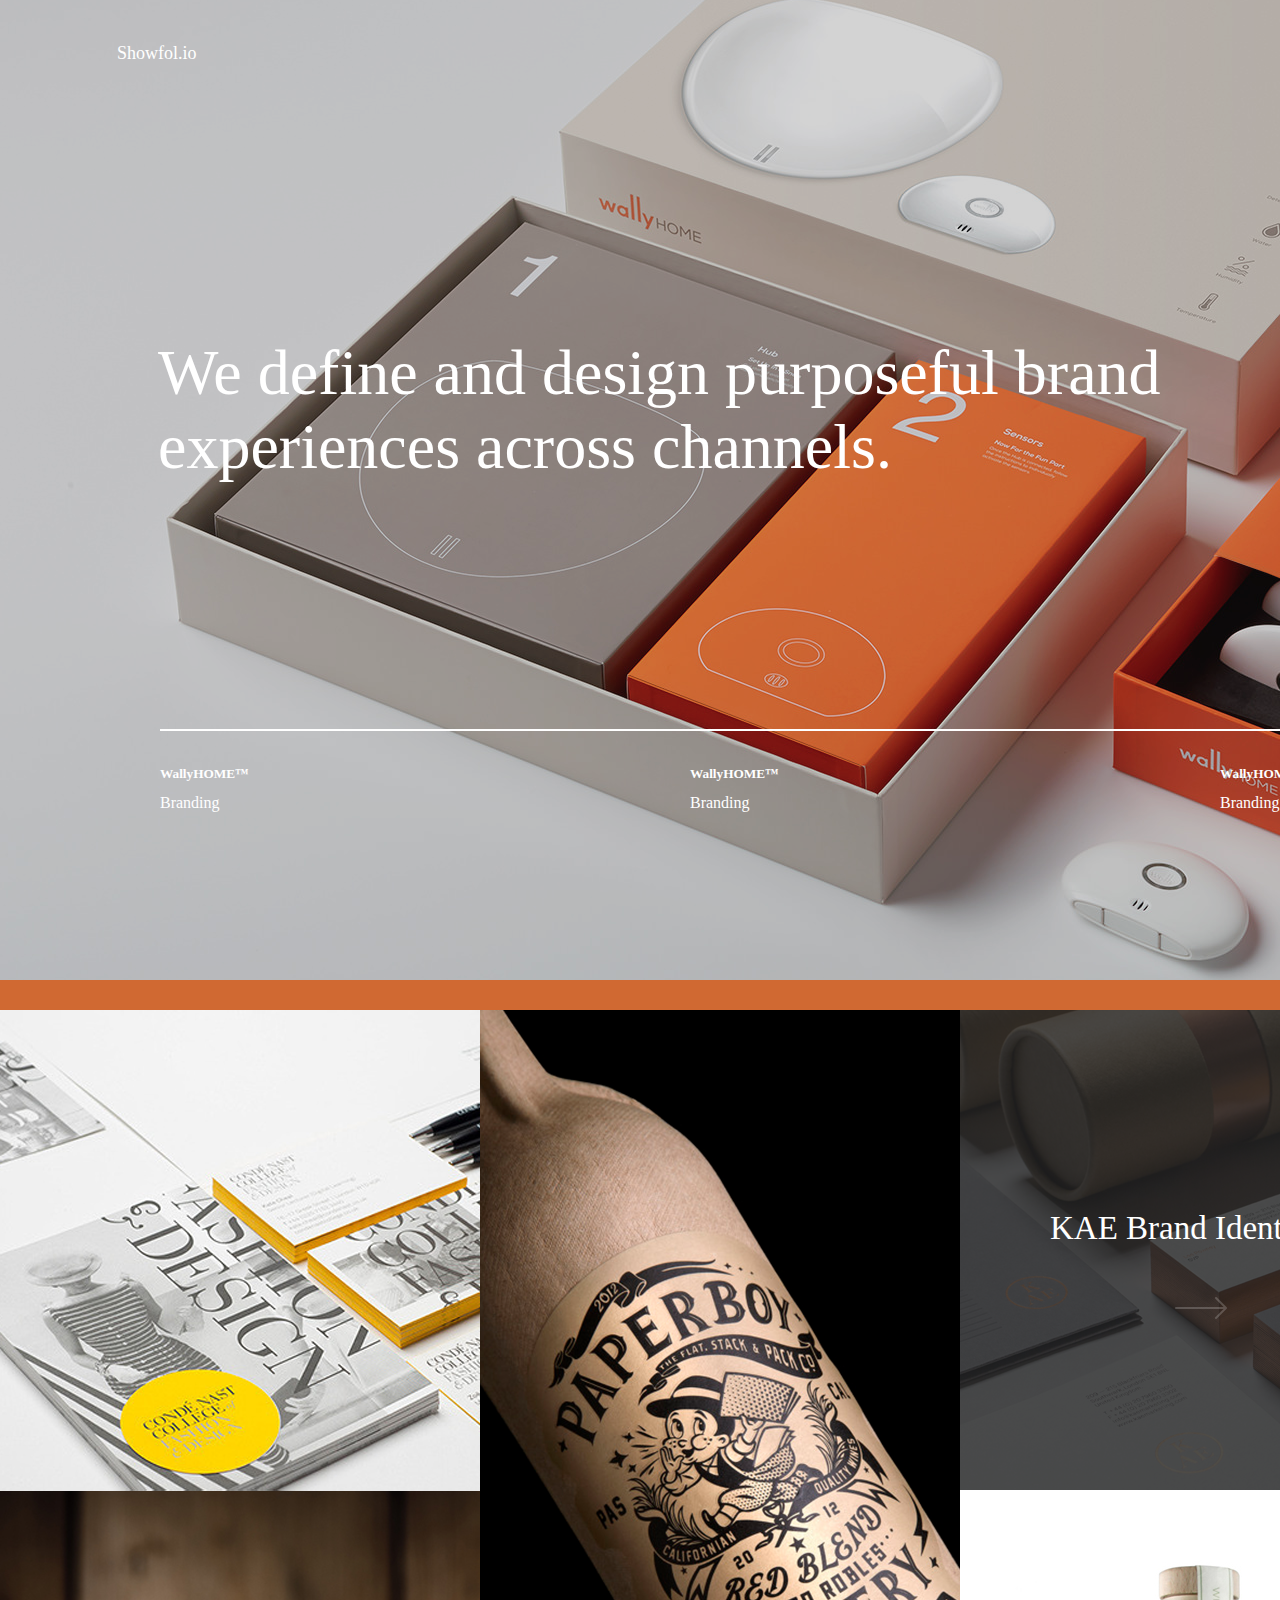
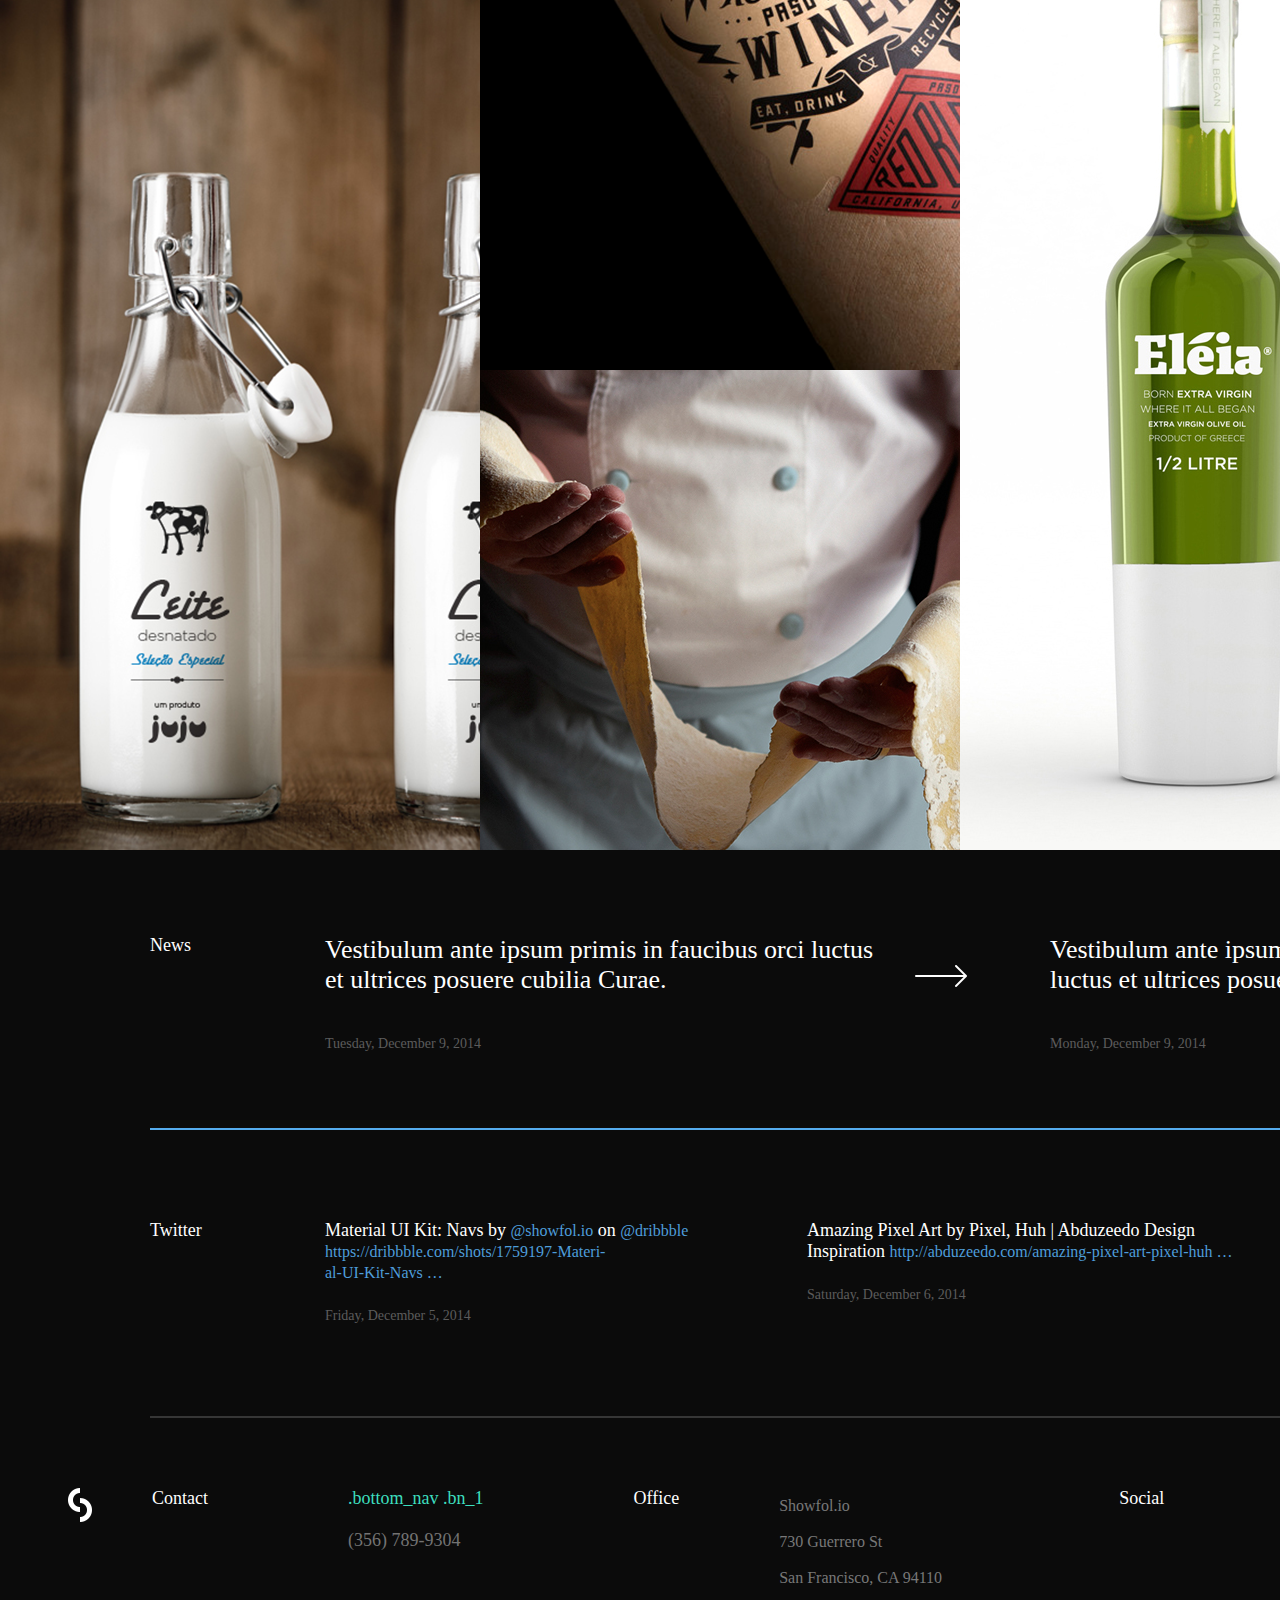
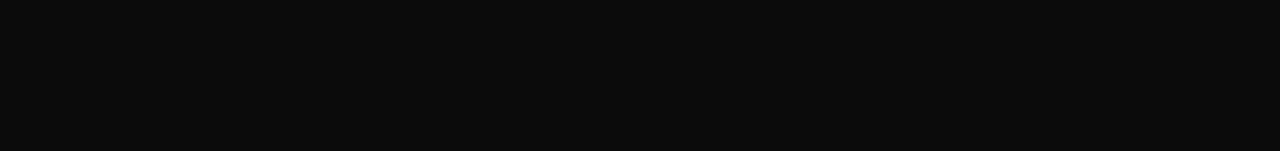
==== Folio/index.html @ ec88b63e "项目1" ====
<!DOCTYPE html>
<html lang="en">
<head>
	<meta charset="UTF-8">
	<title>Folio</title>
	<link rel="stylesheet" href="css/Folio.css">
</head>
<body>
	<div class="folio">
		<div class="top_box">
			<div class="top_nav"> <!-- 导航 -->
				<div class="logo"><a href="Folio.html"><img src="images/folio/Folio_logo.png" alt=""></a></div>
				<a href="#"><div class="logo_bt">Showfol.io</div></a>
				<div class="dhl">
					<ul>
						<a href="index.html"><li>Projects</li></a>
						<a href="html/about.html"><li>About</li></a>
						<a href="html/blog.html"><li>Blog</li></a>
						<a href="html/contact.html"><li>Contact</li></a>
					</ul>

				</div>
			</div>
			<div class="top_n">
				<span>We define and design purposeful brand <br>
					experiences across channels.</span>
			</div>
			<div class="top_box3">
				<a href="#"><div class="top_box3_1">
					<h5>WallyHOME™</h5>
					<span>Branding</span>
				</div></a>
				<a href="#"><div class="top_box3_2">
					<h5>WallyHOME™</h5>
					<span>Branding</span>
				</div></a>
				<a href="#"><div class="top_box3_3">
					<h5>WallyHOME™</h5>
					<span>Branding</span>
				</div></a>
				
			</div>
		</div>
		<div class="center_box">
			<div class="center_box_1">
				<a href=""><div class="img1"></div></a>
				<a href=""><div class="img2"></div></a>
			</div>
			<div class="center_box_2">
				<a href=""><div class="img1"></div></a>	
				<a href=""><div class="img2"></div></a>
			</div>
			<div class="center_box_3">
				<div class="img1">
					<div class="img1_1">
						<span>KAE Brand Identity</span><br>
						<a href=""><img src="images/Folio/Folio_jt2.png" alt=""></a>
					</div>
				</div>
				<a href=""><div class="img2"></div></a>
			</div>
			<div class="center_box_4">
				<a href=""><div class="img1"></div></a>
				<a href=""><div class="img2"></div></a>
			</div>
			
			
		</div>
		<div class="bottom_box">
			<div class="bottom_top">
				<div class="bottom_top1">
					<div class="bottom_top1_box1">News</div>
					<div class="bottom_top1_box2">Vestibulum ante ipsum primis in faucibus orci luctus et ultrices posuere cubilia Curae. <br><br><span>Tuesday, December 9, 2014</span></div>
					<a href=""><div class="bottom_top1_box3"><img src="images/Folio/Folio_jt.png" alt=""></div></a>
					<div class="bottom_top1_box4">Vestibulum ante ipsum primis in faucibus orci luctus et ultrices posuere cubilia Curae. <br><br><span>Monday, December 9, 2014</span></div>
					<a href=""><div class="bottom_top1_box5"><img src="images/Folio/Folio_jt2.png" alt=""></div></a>
				</div>
				<div class="bottom_top2">
					<div class="bottom_top2_box1">Twitter</div>
					<div class="bottom_top2_box2">Material UI Kit: Navs by <a href="">@showfol.io</a> on <a href="">@dribbble https://dribbble.com/shots/1759197-Materi-<br>al-UI-Kit-Navs …</a><br><br><span>Friday, December 5, 2014</span></div>
					<div class="bottom_top2_box3">Amazing Pixel Art by Pixel, Huh | Abduzeedo Design Inspiration <a href="">http://abduzeedo.com/amazing-pixel-art-pixel-huh …</a><br><br><span>Saturday, December 6, 2014</span></div>
					<div class="bottom_top2_box4">We've been nominated for UI8 at Awwwards - please vote for us! <br><a href="">http://www.awwwards.com/best-websites/ui8-1 …<br><br><span>Sunday, December 7, 2014</span></a></div>

				</div>
				
			</div>
			<!-- 底部 -->
				<div class="bottom_nav">
					<div class="bn_1"><img src="images/Folio/Folio_logo.png" alt=""></div>
					<div class="bn_2">Contact</div>
					<div class="bn_3"><a href="">.bottom_nav .bn_1 </a><br><br><a href=""><span>(356) 789-9304</span></a></div>
					<div class="bn_4">Office</div>
					<div class="bn_5"><a href="">Showfol.io</a> <br>
							<a href="">730 Guerrero St</a> <br>
							<a href="">San Francisco, CA 94110</a></div>
					<div class="bn_6">Social</div>
					<div class="bn_7"><a href="">Behance</a> <br><a href="">Behance</a></div>
					<div class="bn_8"><a href="">Dribbble</a><br><a href="">Instagram</a></div>
					
				</div>
		</div>
		
	</div>
</body>
</html>
---- Folio/css/Folio.css ----
*{margin: 0;padding: 0;}
li{list-style:none;}
a{text-decoration: none;}
body{font-family: "微软雅黑";}
.top_box{width: 1920px;height: 980px;background: url(../images/Folio/Foliotu1.png);border-bottom: 30px solid #d06932;}
/*导航*/
.top_nav{height: 106px;}
.top_nav div{float: left;}
.top_nav .logo{margin-top: 36px;margin-left: 69px;}
.top_nav .logo_bt{color: #fff;font-size: 18px; margin-top: 43px;margin-left: 48px;} 
.top_nav .dhl{ float: right;margin-right: 123px;width: 443px;height: 90px;}
.top_nav .dhl li{color: #fff;display: inline-block;padding: 40px 24px 30px;}
.top_nav .dhl li:hover{border-bottom:6px solid #2afcf0;color:#2afcf0;transition: all 0.3s linear}


.top_n{margin-top: 230px;margin-left: 158px;margin-bottom: 245px;}
.top_n span{color:#fff;font-size: 64px;}


.top_box3{width: 1600px;height: 100px;margin: 0 auto;}
.top_box3_1{width: 530px;float: left;color: #fff;border-top: 2px solid #fff;}
.top_box3_1 h5{margin:35px 0px 12px;}
.top_box3_2{width: 530px;float: left;color: #fff;border-top: 2px solid #fff;}
.top_box3_2 h5{margin:35px 0px 12px;}
.top_box3_3{width: 530px;float: left;color: #fff;border-top: 2px solid #fff;}
.top_box3_3 h5{margin:35px 0px 12px;}

.top_box3 div:hover{transition: all 0.5s; color: #43f3d0;border-top: 5px solid #43f3d0;}

/*zhong */
.center_box{width: 1920px;height: 1440px;}

.center_box div{float: left;width: 480px;height: 1440px;}
.center_box_1 .img1{width: 480px;height: 480px;background: url(../images/Folio/Folio_02.png) no-repeat center center;background-size:100%;}
.center_box_1 .img2{width: 480px;height: 960px;background: url(../images/Folio/Folio_3.png) no-repeat center center;background-size:100%;}

.center_box_2 .img1{width: 480px;height: 960px;background: url(../images/Folio/Folio_4.png) no-repeat center center;background-size:100%;}
.center_box_2 .img2{width: 480px;height: 480px;background: url(../images/Folio/Folio_5.png) no-repeat center center;background-size:100%;}


.center_box_3 .img1{width: 480px;height: 480px;background: url(../images/Folio/Folio_08.png) no-repeat center center;background-size:100%;}
.center_box_3 .img2{width: 480px;height: 960px;background: url(../images/Folio/Folio_6.png) no-repeat center center;background-size:100%;}

.center_box_4 .img1{width: 480px;height: 960px;background: url(../images/Folio/Folio_7.png) no-repeat center center;background-size:100%;;}
.center_box_4 .img2{width: 480px;height: 480px;background: url(../images/Folio/Folio_09.png) no-repeat center center;background-size:100%;}

.center_box_1 .img1:hover{background-size:150%;transition: all 1s;}
.center_box_1 .img2:hover{background-size:150%;transition: all 1s;}


.center_box_2 .img1:hover{background-size:150%;transition: all 1s;}
.center_box_2 .img2:hover{background-size:150%;transition: all 1s;}

.center_box_3 .img1:hover{background-size:150%;transition: all 1s;}
.center_box_3 .img2:hover{background-size:150%;transition: all 1s;}

.center_box_4 .img1:hover{background-size:150%;transition: all 1s;}
.center_box_4 .img2:hover{background-size:150%;transition: all 1s;}


.center_box_3 .img1 .img1_1{width: 300px;height: 200px; float: left; font-size: 33px;color:#fff;margin-top: 200px;margin-left: 90px;}
.center_box_3 .img1 .img1_1 img{float: left;margin-left: 125px;margin-top: 50px;}
.center_box_3 .img1 .img1_1 span{float: left;}

.bottom_box{width: 1920px; height: 816px;background-color: #0b0b0b;padding-top: 85px;}
.bottom_top{width: 1600px;height: 475px;margin-left: 150px;}

.bottom_top1{border-bottom: 2px solid #55acee; color: #fff; height: 193px;margin-bottom: 90px;}
.bottom_top2{border-bottom: 2px solid #363636; height: 196px;color: #fff;}

.bottom_top1_box1{float: left; width: 175px;font-size: 18px;}
.bottom_top1_box2{float: left; width: 570px;font-size: 26px;}
.bottom_top1_box2 span{font-size: 14px;color: #5c5c5c;}
.bottom_top1_box3 img{margin-top: 30px;margin-left: 20px;}
.bottom_top1_box3{ float: left; width: 155px;}

.bottom_top1_box4{float: left; width: 541px; font-size: 26px;}
.bottom_top1_box4 span{font-size: 14px;color: #5c5c5c;}

.bottom_top1_box5{float: left; width: 110px;margin-top: 30px;margin-left: 49px;}
.bottom_top1_box5 img{float: right;}


.bottom_top2_box1{float: left;font-size: 18px; width: 175px;}
.bottom_top2_box2{float: left;font-size: 18px; width: 438px;}
.bottom_top2_box2 span{font-size: 14px;color: #5c5c5c;}
.bottom_top2 a{color: #4e9dda;font-size: 16px;}

.bottom_top2_box3{margin-left: 44px; font-size: 18px; width: 450px;float: left;}
.bottom_top2_box3 span{font-size: 14px;color: #5c5c5c;}

.bottom_top2_box4{margin-left: 67px; float: left; width: 426px; font-size: 18px;}
.bottom_top2_box4 span{font-size: 14px;color: #5c5c5c;}


.bottom_nav{float: left; width: 1920px;height: 182px;margin-top: 78px;}

.bottom_nav .bn_1{float: left; margin-left: 68px;}
.bottom_nav .bn_2{float: left; font-size: 18px;color: #fff;margin-left: 60px;}
.bottom_nav .bn_3{float: left;margin-left: 140px; font-size: 18px;color: #3ddebe;}
.bottom_nav .bn_3 span{color: #737373;}
.bottom_nav .bn_3 a{color: #3ddebe;}
.bottom_nav .bn_3 span:hover{color: #3ddebe;}

.bottom_nav .bn_4{float: left; font-size: 18px;color: #fff;margin-left: 150px;}
.bottom_nav .bn_5{ color: #737373; width: 190px;float: left;margin-left: 100px;line-height: 36px;}
.bottom_nav .bn_5 a:hover{color: orange;}
.bottom_nav .bn_5 a{color: #787878;}
.bottom_nav .bn_6{float: left; font-size: 18px;color: #fff;margin-left: 150px;}
.bottom_nav .bn_7{margin-left: 300px; color: #787878; float: left; line-height: 36px;}
.bottom_nav .bn_7 a{color: #787878;}
.bottom_nav .bn_7 a:hover{color: #e35087;}
.bottom_nav .bn_8{margin-left: 30px; color: #787878; float: left; line-height: 36px;}
.bottom_nav .bn_8 a{color: #787878;}
.bottom_nav .bn_8 a:hover{color: #e35087;}
.bottom_nav .bn_8 a:nth-child(1){color: #e35087;}
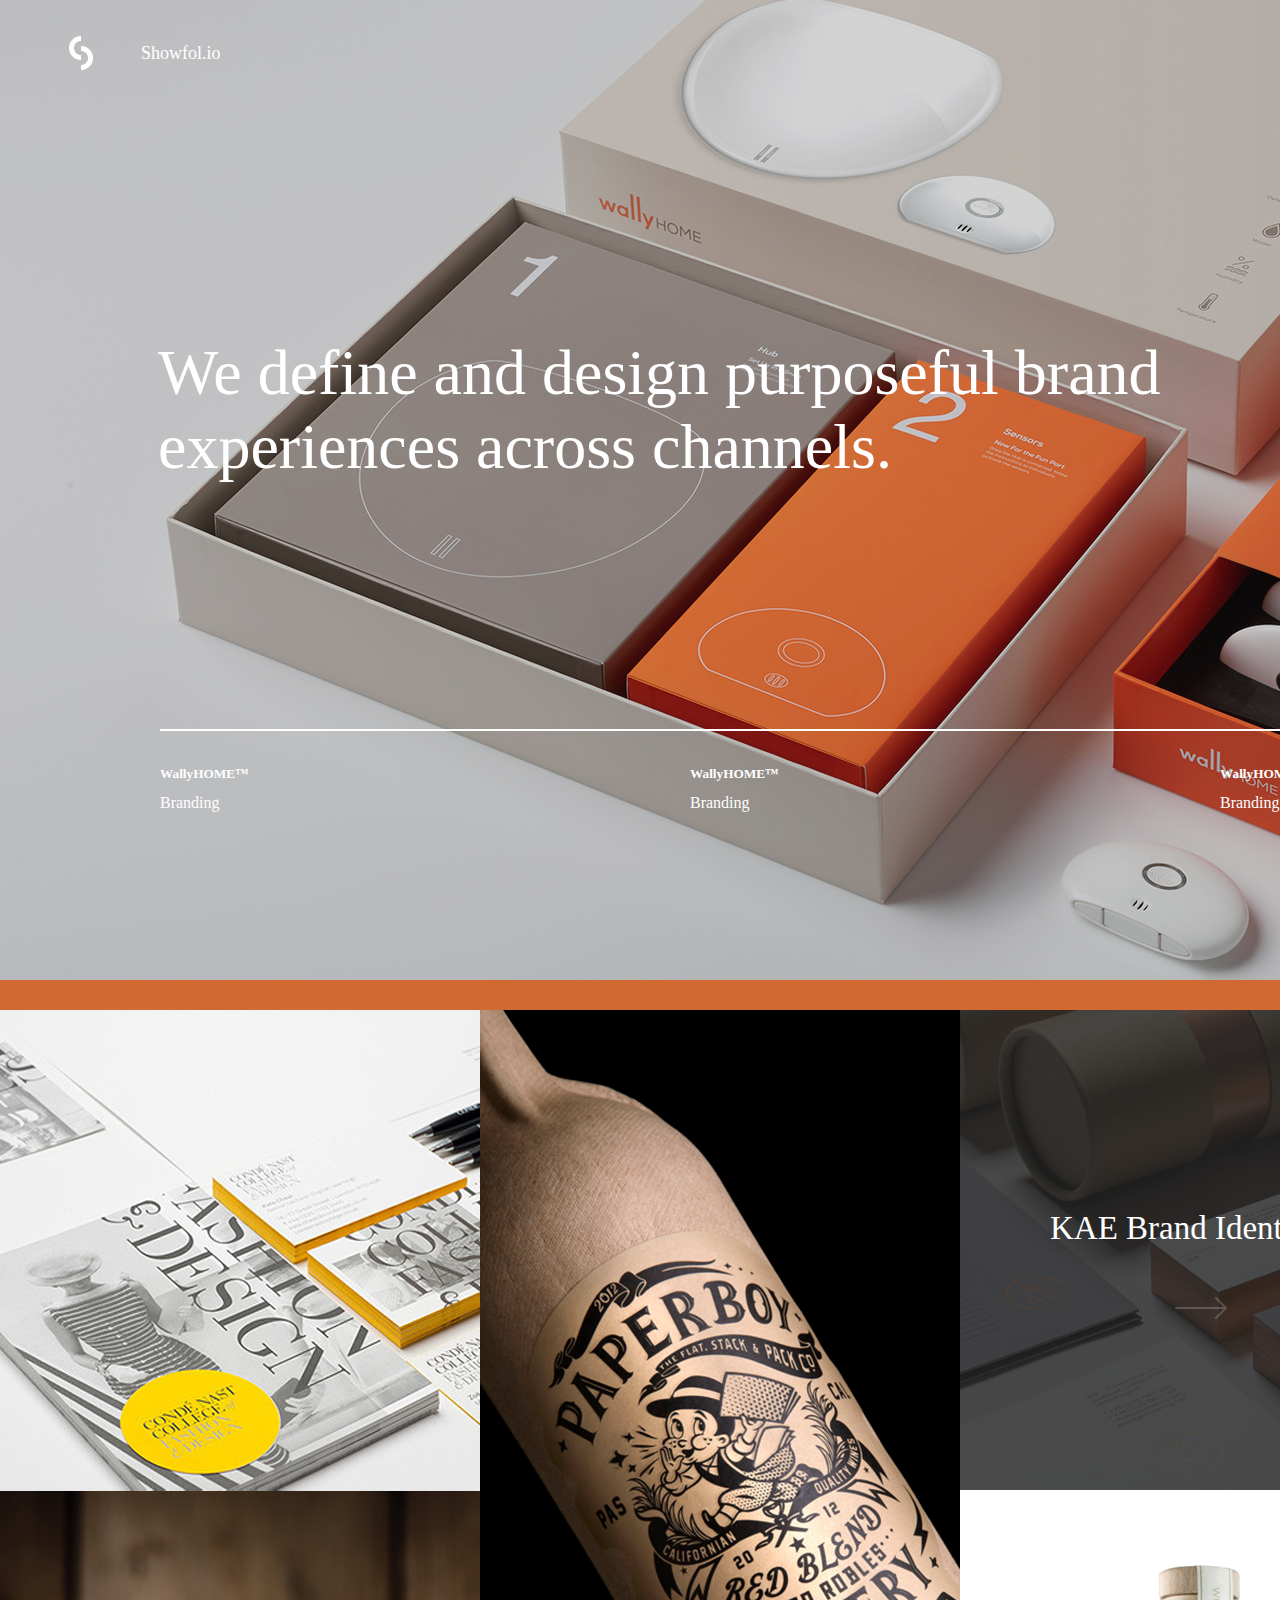
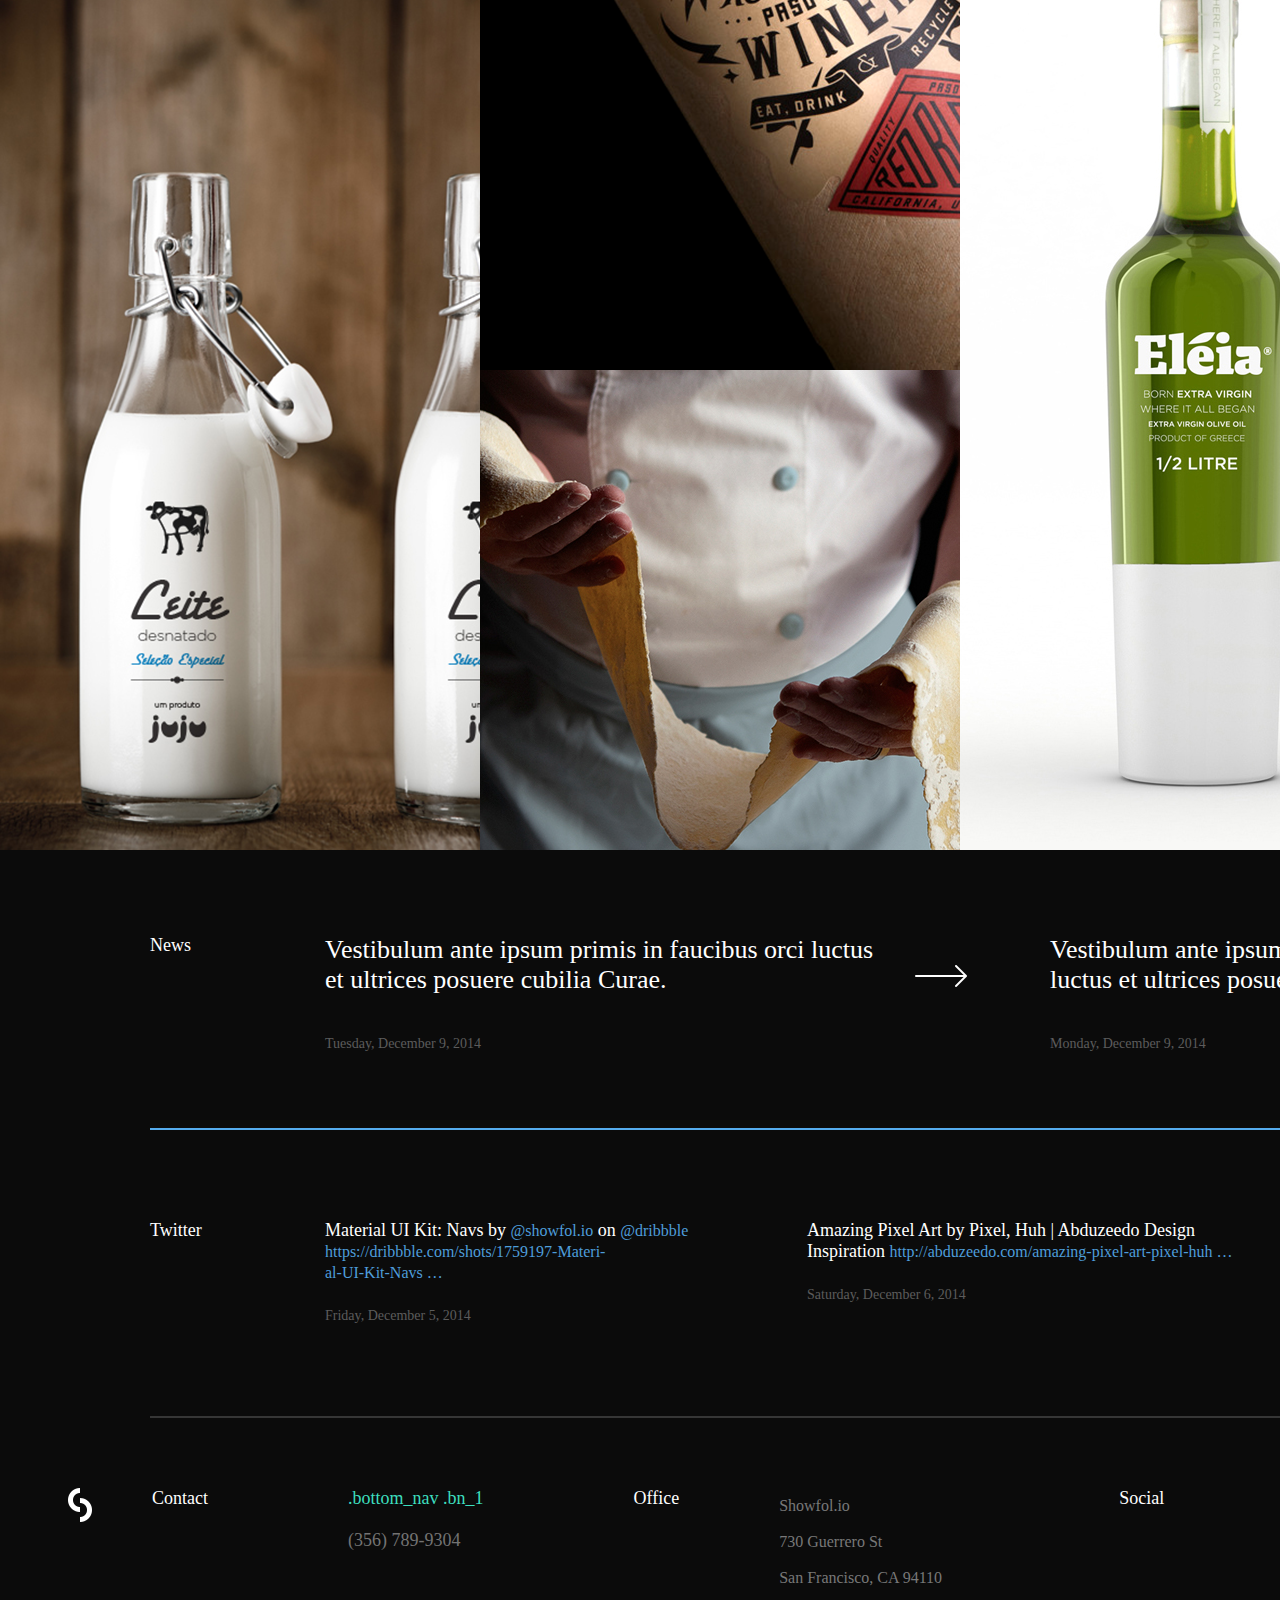
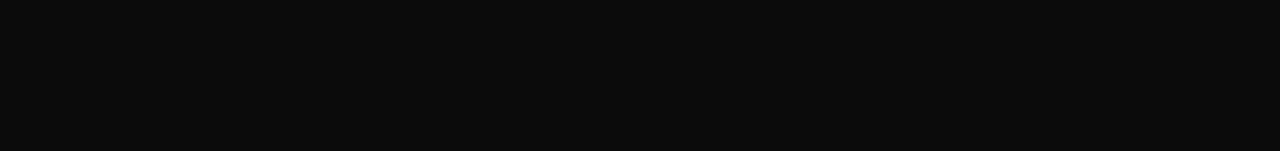
==== commit f7a85b06: "folio项目练习" ====
--- a/Folio/index.html
+++ b/Folio/index.html
@@ -9,7 +9,7 @@
 	<div class="folio">
 		<div class="top_box">
 			<div class="top_nav"> <!-- 导航 -->
-				<div class="logo"><a href="Folio.html"><img src="images/folio/Folio_logo.png" alt=""></a></div>
+				<div class="logo"><a href="index.html"><img src="images/Folio/Folio_logo.png" alt=""></a></div>
 				<a href="#"><div class="logo_bt">Showfol.io</div></a>
 				<div class="dhl">
 					<ul>
